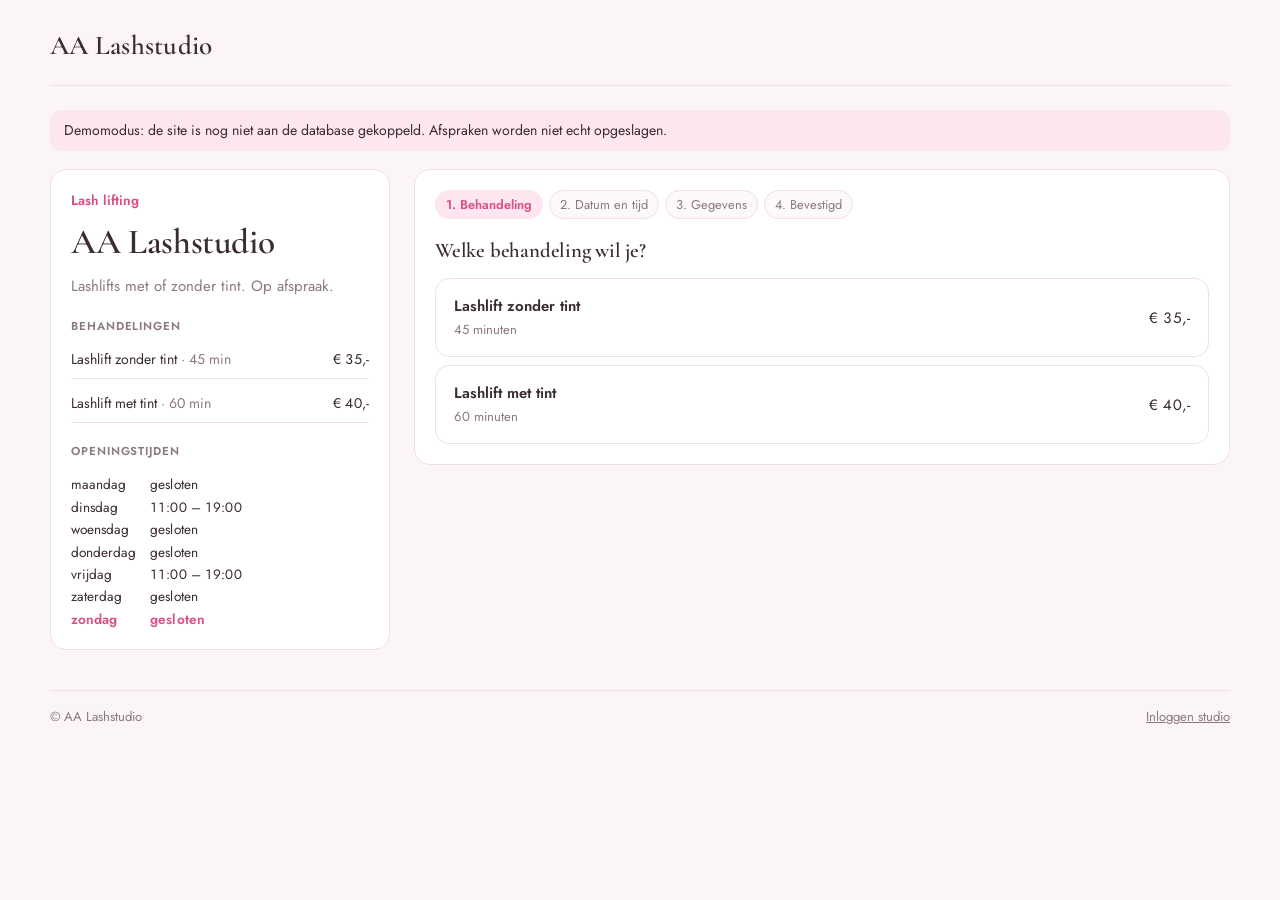
==== index.html @ 99fbf6f3 "Add files via upload" ====
<!doctype html>
<html lang="nl">
<head>
<meta charset="utf-8">
<meta name="viewport" content="width=device-width, initial-scale=1, viewport-fit=cover">
<title>AA Lashstudio – Afspraak maken</title>
<meta name="description" content="Plan online je lashlift bij AA Lashstudio. Kies een vrije tijd en je afspraak staat meteen vast.">
<link rel="preconnect" href="https://fonts.googleapis.com">
<link rel="preconnect" href="https://fonts.gstatic.com" crossorigin>
<link rel="stylesheet" href="https://fonts.googleapis.com/css2?family=Cormorant+Garamond:wght@500;600&family=Jost:wght@400;500;600&display=swap">
<link rel="stylesheet" href="assets/style.css">
<link rel="icon" href="data:image/svg+xml,%3Csvg xmlns='http://www.w3.org/2000/svg' viewBox='0 0 32 32'%3E%3Ccircle cx='16' cy='16' r='16' fill='%23d94f86'/%3E%3Ctext x='16' y='21' font-family='Georgia' font-size='14' fill='white' text-anchor='middle'%3EAA%3C/text%3E%3C/svg%3E">
</head>
<body>
<div class="wrap">
  <header class="top">
    <div class="brand"><b>AA Lashstudio</b></div>
  </header>
  <div id="demo" class="banner" hidden>Demomodus: de site is nog niet aan de database gekoppeld. Afspraken worden niet echt opgeslagen.</div>
  <main class="grid-klant">
    <aside class="panel bizhead">
      <span class="kind">Lash lifting</span>
      <h2>AA Lashstudio</h2>
      <span class="muted">Lashlifts met of zonder tint. Op afspraak.</span>
      <span id="address" class="muted" hidden></span>
      <div class="label" style="margin-top:14px">Behandelingen</div>
      <div id="prices" class="list"></div>
      <div class="label" style="margin-top:14px">Openingstijden</div>
      <div id="hours" class="hours"></div>
    </aside>
    <section class="panel" id="flow" aria-live="polite"><div class="loading">Agenda laden</div></section>
  </main>
  <footer class="foot">
    <span>© AA Lashstudio</span>
    <a href="studio.html">Inloggen studio</a>
  </footer>
</div>
<script type="module" src="assets/book.js"></script>
</body>
</html>
---- assets/style.css ----
:root{
  --bg:#fcf5f7;--surface:#ffffff;--surface-2:#fdf8fa;--ink:#3b2b33;--muted:#8c7882;--line:#f0dfe6;
  --accent:#d94f86;--accent-hover:#c53f75;--accent-soft:#fde6ef;--ev-bg:#fcd9e6;--ev-line:#f5b3cc;--ev-ink:#8e2352;--accent-ink:#ffffff;
  --busy:#b9a7af;--busy-soft:#f4eef1;--danger:#b8475a;--danger-soft:#fbe6ea;--warn:#e0a3b8;
  --display:"Cormorant Garamond","Cormorant",Georgia,serif;
  --body:"Jost",ui-sans-serif,system-ui,-apple-system,"Segoe UI",sans-serif;
  --mono:"Jost",ui-sans-serif,system-ui,sans-serif;
  --r:16px;
  color-scheme:light;
}
*{box-sizing:border-box}
body{background:var(--bg);color:var(--ink);font:15px/1.5 var(--body);padding-inline:16px;padding-block:0 48px}
.wrap{max-width:1180px;margin:0 auto}
h1,h2,h3{font-family:var(--display);font-weight:600;margin:0;text-wrap:balance;letter-spacing:-.01em}
h2{font-size:1.5rem}
h3{font-size:1.3rem;font-weight:600}
button,input,select{font:inherit;color:inherit}
button{cursor:pointer}
:focus-visible{outline:2px solid var(--accent);outline-offset:2px}
.mono{font-family:var(--mono);font-variant-numeric:tabular-nums;letter-spacing:.01em}
.muted{color:var(--muted)}
.label{font-size:.72rem;text-transform:uppercase;letter-spacing:.08em;color:var(--muted);font-weight:600}

/* top bar */
.top{display:flex;flex-wrap:wrap;align-items:center;gap:12px 20px;padding-block:18px;border-bottom:1px solid var(--line);margin-bottom:24px}
.brand{display:flex;align-items:center;gap:10px;margin-right:auto}
.logo{width:30px;height:30px;border-radius:8px;background:var(--accent);display:grid;place-items:center}
.brand b{font-family:var(--display);font-size:1.7rem;font-weight:600;letter-spacing:.01em}
.proto{font-size:.72rem;border:1px solid var(--line);border-radius:99px;padding:2px 9px;color:var(--muted)}
.seg{display:inline-flex;background:var(--surface);border:1px solid var(--line);border-radius:99px;padding:3px}
.seg button{border:0;background:none;padding:6px 14px;border-radius:99px;color:var(--muted);font-weight:500}
.seg button[aria-pressed="true"]{background:var(--accent-soft);color:var(--accent);font-weight:600}
select.biz{border:1px solid var(--line);background:var(--surface);border-radius:8px;padding:7px 10px;max-width:100%}

/* layouts */
.grid-klant{display:grid;grid-template-columns:minmax(0,340px) minmax(0,1fr);gap:24px;align-items:start}
.grid-bedrijf{display:grid;grid-template-columns:minmax(0,1fr) minmax(0,320px);gap:24px;align-items:start}
@media (max-width:860px){.grid-klant,.grid-bedrijf{grid-template-columns:1fr}}
.panel{background:var(--surface);border:1px solid var(--line);border-radius:var(--r);padding:20px}
.stack{display:flex;flex-direction:column;gap:14px}

/* business header card */
.bizhead{display:flex;flex-direction:column;gap:6px}
.bizhead .kind{color:var(--accent);font-weight:600;font-size:.85rem}
.bizhead h2{font-size:2.2rem}
.hours{display:grid;grid-template-columns:auto 1fr;gap:2px 14px;font-size:.85rem;margin-top:8px}
.hours .today{color:var(--accent);font-weight:600}

/* steps */
.steps{display:flex;gap:6px;flex-wrap:wrap;margin-bottom:16px}
.steps span{font-size:.8rem;padding:4px 10px;border-radius:99px;background:var(--surface-2);color:var(--muted);border:1px solid var(--line)}
.steps span.on{background:var(--accent-soft);color:var(--accent);border-color:transparent;font-weight:600}
.steps span.done{color:var(--ink)}

.services{display:grid;gap:8px}
.svc{display:flex;justify-content:space-between;align-items:center;gap:12px;text-align:left;border:1px solid var(--line);background:var(--surface);border-radius:14px;padding:16px 18px}
.svc:hover{border-color:var(--accent)}
.svc[aria-pressed="true"]{border-color:var(--accent);background:var(--accent-soft)}
.svc .n{font-weight:600}
.svc .d{font-size:.82rem;color:var(--muted)}

.days{display:flex;gap:6px;overflow-x:auto;padding-bottom:6px;scrollbar-width:thin}
.day{flex:0 0 68px;border:1px solid var(--line);background:var(--surface);border-radius:14px;padding:8px 4px;text-align:center;display:flex;flex-direction:column;gap:1px}
.day .dw{font-size:.72rem;text-transform:uppercase;letter-spacing:.06em;color:var(--muted)}
.day .dn{font-family:var(--display);font-size:1.5rem;font-weight:600;line-height:1.1}
.day .dc{font-size:.7rem;color:var(--accent)}
.day[disabled]{opacity:.45;cursor:not-allowed}
.day[disabled] .dc{color:var(--muted)}
.day[aria-pressed="true"]{background:var(--accent);color:var(--accent-ink);border-color:var(--accent)}
.day[aria-pressed="true"] .dw,.day[aria-pressed="true"] .dc{color:var(--accent-ink)}

.slots{display:grid;grid-template-columns:repeat(auto-fill,minmax(76px,1fr));gap:8px}
.slot{border:1px solid var(--line);color:var(--ink);background:var(--surface);border-radius:99px;padding:8px 0;font-family:var(--mono);font-size:.9rem}
.slot:hover{background:var(--accent-soft);border-color:var(--accent)}
.slot[aria-pressed="true"]{background:var(--accent);color:var(--accent-ink)}
.empty{padding:18px;border:1px dashed var(--line);border-radius:8px;color:var(--muted);text-align:center}

.form{display:grid;grid-template-columns:1fr 1fr;gap:12px}
.form .full{grid-column:1/-1}
@media (max-width:520px){.form{grid-template-columns:1fr}}
.field{display:flex;flex-direction:column;gap:4px}
.field label{font-size:.82rem;font-weight:500}
.field input,.field textarea{border:1px solid var(--line);background:var(--surface-2);border-radius:8px;padding:9px 11px;font:inherit;color:inherit}
.summary{display:flex;flex-wrap:wrap;gap:6px 18px;padding:12px 14px;background:var(--surface-2);border-radius:8px;font-size:.9rem}
.summary b{font-weight:600}

.btn{border:0;background:var(--accent);color:var(--accent-ink);padding:11px 22px;border-radius:99px;font-weight:600}
.btn:hover{background:var(--accent-hover)}
.btn.ghost{background:none;color:var(--ink);border:1px solid var(--line)}
.btn.ghost:hover{border-color:var(--ink)}
.btn.danger{background:var(--danger);color:#fff}
.btn.sm{padding:6px 12px;font-size:.85rem}
.row{display:flex;flex-wrap:wrap;gap:10px;align-items:center}

.success{display:flex;flex-direction:column;gap:14px}
.check{width:44px;height:44px;border-radius:50%;background:var(--accent-soft);display:grid;place-items:center}
.synced{display:flex;gap:10px;align-items:flex-start;padding:12px 14px;border-radius:8px;background:var(--accent-soft);font-size:.9rem}

/* week calendar */
.calhead{display:flex;flex-wrap:wrap;gap:10px;align-items:center;justify-content:space-between;margin-bottom:14px}
.calscroll{overflow-x:auto;border:1px solid var(--line);border-radius:var(--r);background:var(--surface)}
.cal{display:grid;grid-template-columns:52px repeat(var(--n),minmax(120px,1fr))}
.cal .ch{position:sticky;top:0;padding:8px 6px;border-bottom:1px solid var(--line);font-size:.8rem;text-align:center;background:var(--surface)}
.cal .ch b{display:block;font-family:var(--display);font-size:1.4rem;font-weight:600}
.cal .ch.today b{color:var(--accent)}
.times{position:relative}
.times div{position:absolute;right:6px;font-size:.7rem;transform:translateY(-50%);color:var(--muted)}
.col{position:relative;border-left:1px solid var(--line);background-image:linear-gradient(var(--line) 1px,transparent 1px);background-size:100% 48px}
.closed{position:absolute;left:0;right:0;background:repeating-linear-gradient(135deg,var(--busy-soft) 0 6px,transparent 6px 12px)}
.ev{position:absolute;left:3px;right:3px;border-radius:6px;padding:3px 6px;font-size:.72rem;line-height:1.25;overflow:hidden;text-align:left;border:0}
.ev.online{background:var(--ev-bg);color:var(--ev-ink);border:1px solid var(--ev-line)}
.ev.icloud{background:var(--busy-soft);color:var(--ink);border:1px solid var(--busy)}
.ev.new{box-shadow:0 0 0 2px var(--surface),0 0 0 4px var(--warn)}
.ev[aria-pressed="true"]{outline:2px solid var(--ink);outline-offset:1px}
.ev b{font-weight:600;display:block;white-space:nowrap;overflow:hidden;text-overflow:ellipsis}
.nowline{position:absolute;left:0;right:0;height:2px;background:var(--danger);z-index:2}
.legend{display:flex;gap:14px;flex-wrap:wrap;font-size:.8rem;color:var(--muted);margin-top:10px}
.legend i{display:inline-block;width:12px;height:12px;border-radius:3px;vertical-align:-2px;margin-right:5px}

.detail{margin-top:14px}
.kv{display:grid;grid-template-columns:auto 1fr;gap:4px 14px;font-size:.9rem}
.kv dt{color:var(--muted)}
.kv dd{margin:0}

.chip{display:inline-flex;align-items:center;gap:6px;font-size:.78rem;font-weight:600;padding:3px 9px;border-radius:99px;background:var(--accent-soft);color:var(--accent)}
.chip::before{content:"";width:7px;height:7px;border-radius:50%;background:currentColor}
.log{list-style:none;margin:0;padding:0;display:flex;flex-direction:column;gap:8px;font-size:.8rem;max-height:220px;overflow:auto}
.log li{display:grid;grid-template-columns:44px 1fr;gap:8px}
.log .t{color:var(--muted)}
.hrs{display:grid;grid-template-columns:28px auto 1fr;gap:6px 8px;align-items:center;font-size:.85rem}
.hrs select{border:1px solid var(--line);background:var(--surface-2);border-radius:6px;padding:3px 4px;font-size:.8rem;max-width:100%}
.hrs .pair{display:flex;gap:4px;align-items:center;flex-wrap:wrap}
details summary{cursor:pointer;font-weight:500}
details p{margin:.5em 0 0;font-size:.85rem;color:var(--muted)}
.stat{display:flex;gap:20px;flex-wrap:wrap}
.stat div{display:flex;flex-direction:column}
.stat b{font-family:var(--display);font-size:2rem;font-weight:600;line-height:1.1}
@media (prefers-reduced-motion:no-preference){.success,.detail{animation:in .25s ease-out}@keyframes in{from{transform:translateY(4px)}to{transform:none}}}

/* ---- aanvullingen voor de echte site ---- */
a{color:var(--accent)}
.foot{margin-top:40px;padding-top:16px;border-top:1px solid var(--line);display:flex;flex-wrap:wrap;gap:8px 20px;justify-content:space-between;font-size:.82rem;color:var(--muted)}
.foot a{color:var(--muted)}
.banner{background:var(--accent-soft);color:var(--ink);border-radius:12px;padding:10px 14px;font-size:.88rem;margin-bottom:18px}
.error{background:var(--danger-soft);color:var(--danger);border-radius:10px;padding:10px 14px;font-size:.9rem}
.loading{color:var(--muted);padding:18px 0}
.loading::after{content:"";display:inline-block;width:14px;height:14px;margin-left:8px;vertical-align:-2px;border:2px solid var(--line);border-top-color:var(--accent);border-radius:50%;animation:spin .8s linear infinite}
@keyframes spin{to{transform:rotate(360deg)}}
.btn[disabled]{opacity:.6;cursor:wait}
.hp{position:absolute;left:-9999px;width:1px;height:1px;overflow:hidden}
.login{max-width:380px;margin:40px auto}
.svc-edit{display:grid;grid-template-columns:1fr 70px 70px;gap:6px;align-items:center;font-size:.85rem}
.svc-edit input{border:1px solid var(--line);background:var(--surface-2);border-radius:6px;padding:5px 7px;width:100%;min-width:0}
.ev.cancelled{display:none}
.chip.warn{background:var(--danger-soft);color:var(--danger)}
.chip.grey{background:var(--busy-soft);color:var(--muted)}
.toast{position:fixed;left:50%;bottom:calc(20px + env(safe-area-inset-bottom,0px));transform:translateX(-50%);background:var(--ink);color:#fff;padding:10px 18px;border-radius:99px;font-size:.9rem;z-index:10}
.list{display:flex;flex-direction:column;gap:6px}
.list .item{display:flex;justify-content:space-between;gap:10px;font-size:.88rem;padding:8px 0;border-bottom:1px solid var(--line)}
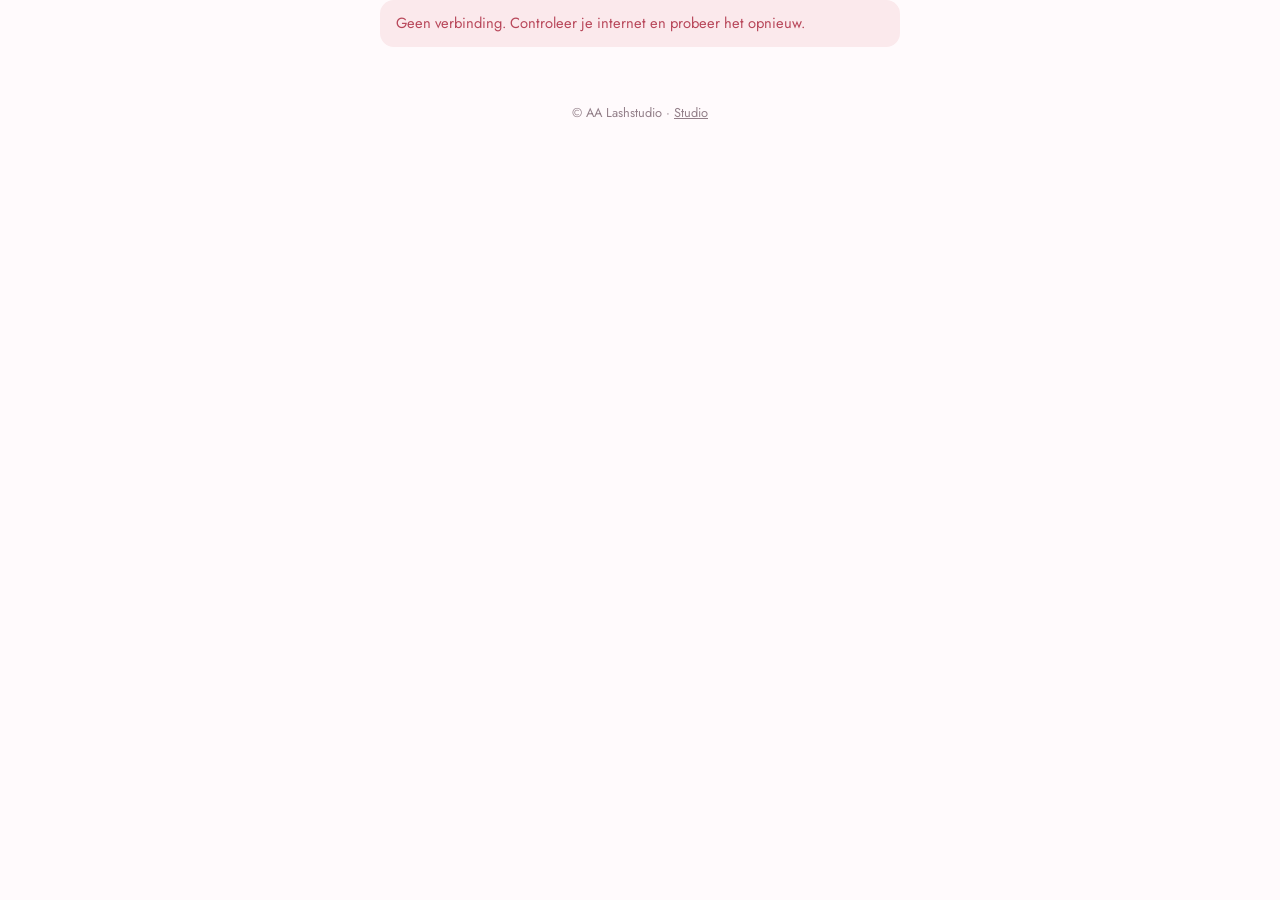
==== commit b74e91e1: "Update index.html" ====
--- a/index.html
+++ b/index.html
@@ -5,35 +5,19 @@
 <meta name="viewport" content="width=device-width, initial-scale=1, viewport-fit=cover">
 <title>AA Lashstudio – Afspraak maken</title>
 <meta name="description" content="Plan online je lashlift bij AA Lashstudio. Kies een vrije tijd en je afspraak staat meteen vast.">
+<meta name="theme-color" content="#fffafc">
 <link rel="preconnect" href="https://fonts.googleapis.com">
 <link rel="preconnect" href="https://fonts.gstatic.com" crossorigin>
-<link rel="stylesheet" href="https://fonts.googleapis.com/css2?family=Cormorant+Garamond:wght@500;600&family=Jost:wght@400;500;600&display=swap">
-<link rel="stylesheet" href="assets/style.css">
+<link rel="stylesheet" href="https://fonts.googleapis.com/css2?family=Cormorant+Garamond:wght@500;600&family=Jost:wght@400;500&display=swap">
+<link rel="stylesheet" href="assets/book.css">
 <link rel="icon" href="data:image/svg+xml,%3Csvg xmlns='http://www.w3.org/2000/svg' viewBox='0 0 32 32'%3E%3Ccircle cx='16' cy='16' r='16' fill='%23d94f86'/%3E%3Ctext x='16' y='21' font-family='Georgia' font-size='14' fill='white' text-anchor='middle'%3EAA%3C/text%3E%3C/svg%3E">
 </head>
 <body>
-<div class="wrap">
-  <header class="top">
-    <div class="brand"><b>AA Lashstudio</b></div>
-  </header>
-  <div id="demo" class="banner" hidden>Demomodus: de site is nog niet aan de database gekoppeld. Afspraken worden niet echt opgeslagen.</div>
-  <main class="grid-klant">
-    <aside class="panel bizhead">
-      <span class="kind">Lash lifting</span>
-      <h2>AA Lashstudio</h2>
-      <span class="muted">Lashlifts met of zonder tint. Op afspraak.</span>
-      <span id="address" class="muted" hidden></span>
-      <div class="label" style="margin-top:14px">Behandelingen</div>
-      <div id="prices" class="list"></div>
-      <div class="label" style="margin-top:14px">Openingstijden</div>
-      <div id="hours" class="hours"></div>
-    </aside>
-    <section class="panel" id="flow" aria-live="polite"><div class="loading">Agenda laden</div></section>
-  </main>
-  <footer class="foot">
-    <span>© AA Lashstudio</span>
-    <a href="studio.html">Inloggen studio</a>
-  </footer>
+<div class="page">
+  <header class="brandbar" id="brand" hidden><b>AA Lashstudio</b></header>
+  <div id="demo" class="banner" hidden>Demomodus: afspraken worden niet echt opgeslagen.</div>
+  <main id="flow" aria-live="polite"><div class="loading">Laden</div></main>
+  <footer class="foot">© AA Lashstudio · <a href="studio.html">Studio</a></footer>
 </div>
 <script type="module" src="assets/book.js"></script>
 </body>
--- a/assets/book.css
+++ b/assets/book.css
@@ -0,0 +1,113 @@
+/* AA Lashstudio – boekingspagina voor klanten */
+:root{
+  --bg:#fffafc;--surface:#ffffff;--ink:#3a2931;--muted:#937f89;--line:#f2e4ea;--line-strong:#e8d3dc;
+  --accent:#d94f86;--accent-hover:#c63f75;--accent-soft:#fdeef4;--accent-ink:#ffffff;
+  --danger:#b8475a;--danger-soft:#fbe9ec;
+  --display:"Cormorant Garamond",Georgia,serif;
+  --body:"Jost",ui-sans-serif,system-ui,-apple-system,"Segoe UI",sans-serif;
+  color-scheme:light;
+}
+*{box-sizing:border-box}
+[hidden]{display:none!important}
+html,body{margin:0}
+html{background:var(--bg)}
+body{background:var(--bg);color:var(--ink);font:16px/1.55 var(--body);-webkit-font-smoothing:antialiased;padding-inline:20px;padding-block:0 48px}
+button,input{font:inherit;color:inherit}
+button{cursor:pointer}
+:focus-visible{outline:2px solid var(--accent);outline-offset:2px}
+.num{font-variant-numeric:tabular-nums}
+
+.page{max-width:520px;margin:0 auto}
+.brandbar{display:flex;justify-content:center;padding-block:22px 6px}
+.brandbar b{font-family:var(--display);font-weight:600;font-size:1.25rem;letter-spacing:.14em;text-transform:uppercase}
+
+/* welkom */
+.hero{text-align:center;padding-block:34px 28px}
+.eyebrow{font-size:.78rem;letter-spacing:.16em;text-transform:uppercase;color:var(--accent);font-weight:500}
+.hero h1{font-family:var(--display);font-weight:500;font-size:clamp(2.6rem,11vw,3.4rem);line-height:1.02;margin:.35em 0 .3em;letter-spacing:-.01em}
+.hero p{margin:0 auto;max-width:34ch;color:var(--muted)}
+.info{display:flex;flex-wrap:wrap;justify-content:center;gap:6px 18px;margin-top:22px;font-size:.88rem;color:var(--muted)}
+.info span{display:inline-flex;align-items:center;gap:6px}
+.info svg{flex:none}
+
+.label{font-size:.76rem;letter-spacing:.14em;text-transform:uppercase;color:var(--muted);font-weight:500;margin:0 0 12px}
+.services{display:grid;gap:12px}
+.svc{display:flex;align-items:center;gap:16px;width:100%;text-align:left;background:var(--surface);border:1px solid var(--line);border-radius:18px;padding:20px 20px;transition:border-color .15s,box-shadow .15s,transform .15s}
+.svc:hover{border-color:var(--line-strong);box-shadow:0 6px 20px -12px rgba(217,79,134,.45)}
+.svc:active{transform:scale(.99)}
+.svc .txt{flex:1;min-width:0}
+.svc .n{display:block;font-weight:500;font-size:1.05rem}
+.svc .d{display:block;color:var(--muted);font-size:.88rem;margin-top:2px}
+.svc .p{font-family:var(--display);font-size:1.5rem;font-weight:600}
+.svc .go{width:32px;height:32px;border-radius:50%;background:var(--accent-soft);display:grid;place-items:center;flex:none}
+
+/* stappen */
+.stepbar{display:flex;align-items:center;gap:12px;padding-block:18px 8px}
+.back{width:40px;height:40px;border-radius:50%;border:1px solid var(--line);background:var(--surface);display:grid;place-items:center;flex:none}
+.back:hover{border-color:var(--line-strong)}
+.progress{flex:1}
+.progress small{display:block;font-size:.78rem;color:var(--muted);margin-bottom:6px}
+.track{height:4px;border-radius:99px;background:var(--line);overflow:hidden}
+.track i{display:block;height:100%;background:var(--accent);border-radius:99px;transition:width .3s}
+
+.chosen{display:flex;justify-content:space-between;align-items:baseline;gap:12px;padding:16px 0 18px;border-bottom:1px solid var(--line);margin-bottom:22px}
+.chosen b{font-weight:500}
+.chosen span{color:var(--muted);font-size:.9rem}
+
+h2{font-family:var(--display);font-weight:500;font-size:1.9rem;line-height:1.1;margin:0 0 16px}
+h3{font-size:.76rem;letter-spacing:.14em;text-transform:uppercase;color:var(--muted);font-weight:500;margin:26px 0 10px}
+
+.days{display:flex;gap:8px;overflow-x:auto;padding:2px 2px 8px;margin-inline:-2px;scrollbar-width:none;scroll-snap-type:x proximity}
+.days::-webkit-scrollbar{display:none}
+.day{flex:0 0 62px;scroll-snap-align:start;background:var(--surface);border:1px solid var(--line);border-radius:16px;padding:10px 0 9px;text-align:center;display:flex;flex-direction:column;gap:0}
+.day .dw{font-size:.72rem;text-transform:uppercase;letter-spacing:.08em;color:var(--muted)}
+.day .dn{font-family:var(--display);font-size:1.6rem;font-weight:600;line-height:1.15}
+.day .dm{font-size:.7rem;color:var(--muted)}
+.day[disabled]{opacity:.4;cursor:not-allowed}
+.day[aria-pressed="true"]{background:var(--accent);border-color:var(--accent);color:var(--accent-ink)}
+.day[aria-pressed="true"] .dw,.day[aria-pressed="true"] .dm{color:var(--accent-ink)}
+
+.slots{display:grid;grid-template-columns:repeat(4,1fr);gap:8px}
+@media (max-width:380px){.slots{grid-template-columns:repeat(3,1fr)}}
+.slot{background:var(--surface);border:1px solid var(--line);border-radius:12px;padding:11px 0;font-size:.95rem;font-variant-numeric:tabular-nums}
+.slot:hover{border-color:var(--accent);color:var(--accent)}
+.empty{padding:22px;border:1px dashed var(--line-strong);border-radius:16px;color:var(--muted);text-align:center;font-size:.92rem}
+
+.summary{background:var(--accent-soft);border-radius:18px;padding:18px 20px;display:grid;grid-template-columns:auto 1fr;gap:6px 16px;font-size:.95rem;margin-bottom:24px}
+.summary dt{color:var(--muted)}
+.summary dd{margin:0;text-align:right;font-variant-numeric:tabular-nums}
+
+form{display:grid;gap:14px}
+.field{display:grid;gap:6px}
+.field label{font-size:.88rem;font-weight:500}
+.field input{border:1px solid var(--line-strong);background:var(--surface);border-radius:12px;padding:13px 14px;font-size:1rem;width:100%}
+.field input:focus{border-color:var(--accent);outline:none;box-shadow:0 0 0 3px var(--accent-soft)}
+.hp{position:absolute;left:-9999px;width:1px;height:1px;overflow:hidden}
+.note{font-size:.85rem;color:var(--muted);text-align:center;margin:4px 0 0}
+
+.btn{display:block;width:100%;border:0;background:var(--accent);color:var(--accent-ink);padding:15px 20px;border-radius:99px;font-weight:500;font-size:1rem;letter-spacing:.02em;text-align:center}
+.btn:hover{background:var(--accent-hover)}
+.btn[disabled]{opacity:.65;cursor:wait}
+.btn.ghost{background:transparent;color:var(--ink);border:1px solid var(--line-strong)}
+.btn.ghost:hover{border-color:var(--ink)}
+
+.error{background:var(--danger-soft);color:var(--danger);border-radius:14px;padding:12px 16px;font-size:.92rem;margin-bottom:18px}
+.loading{color:var(--muted);padding:26px 0;text-align:center}
+.loading::after{content:"";display:inline-block;width:14px;height:14px;margin-left:10px;vertical-align:-2px;border:2px solid var(--line);border-top-color:var(--accent);border-radius:50%;animation:spin .8s linear infinite}
+@keyframes spin{to{transform:rotate(360deg)}}
+
+.done{text-align:center;padding-top:30px}
+.check{width:64px;height:64px;border-radius:50%;background:var(--accent-soft);display:grid;place-items:center;margin:0 auto 18px}
+.done h2{font-size:2.3rem}
+.done p{color:var(--muted);margin:0 auto 22px;max-width:36ch}
+.done .summary{text-align:left}
+.stack{display:grid;gap:10px}
+
+.banner{background:var(--accent-soft);border-radius:12px;padding:10px 14px;font-size:.85rem;margin-top:10px;text-align:center}
+.foot{margin-top:56px;text-align:center;font-size:.8rem;color:var(--muted)}
+.foot a{color:var(--muted)}
+
+@media (prefers-reduced-motion:no-preference){
+  .view{animation:in .28s ease-out}
+  @keyframes in{from{transform:translateY(8px)}to{transform:none}}
+}
